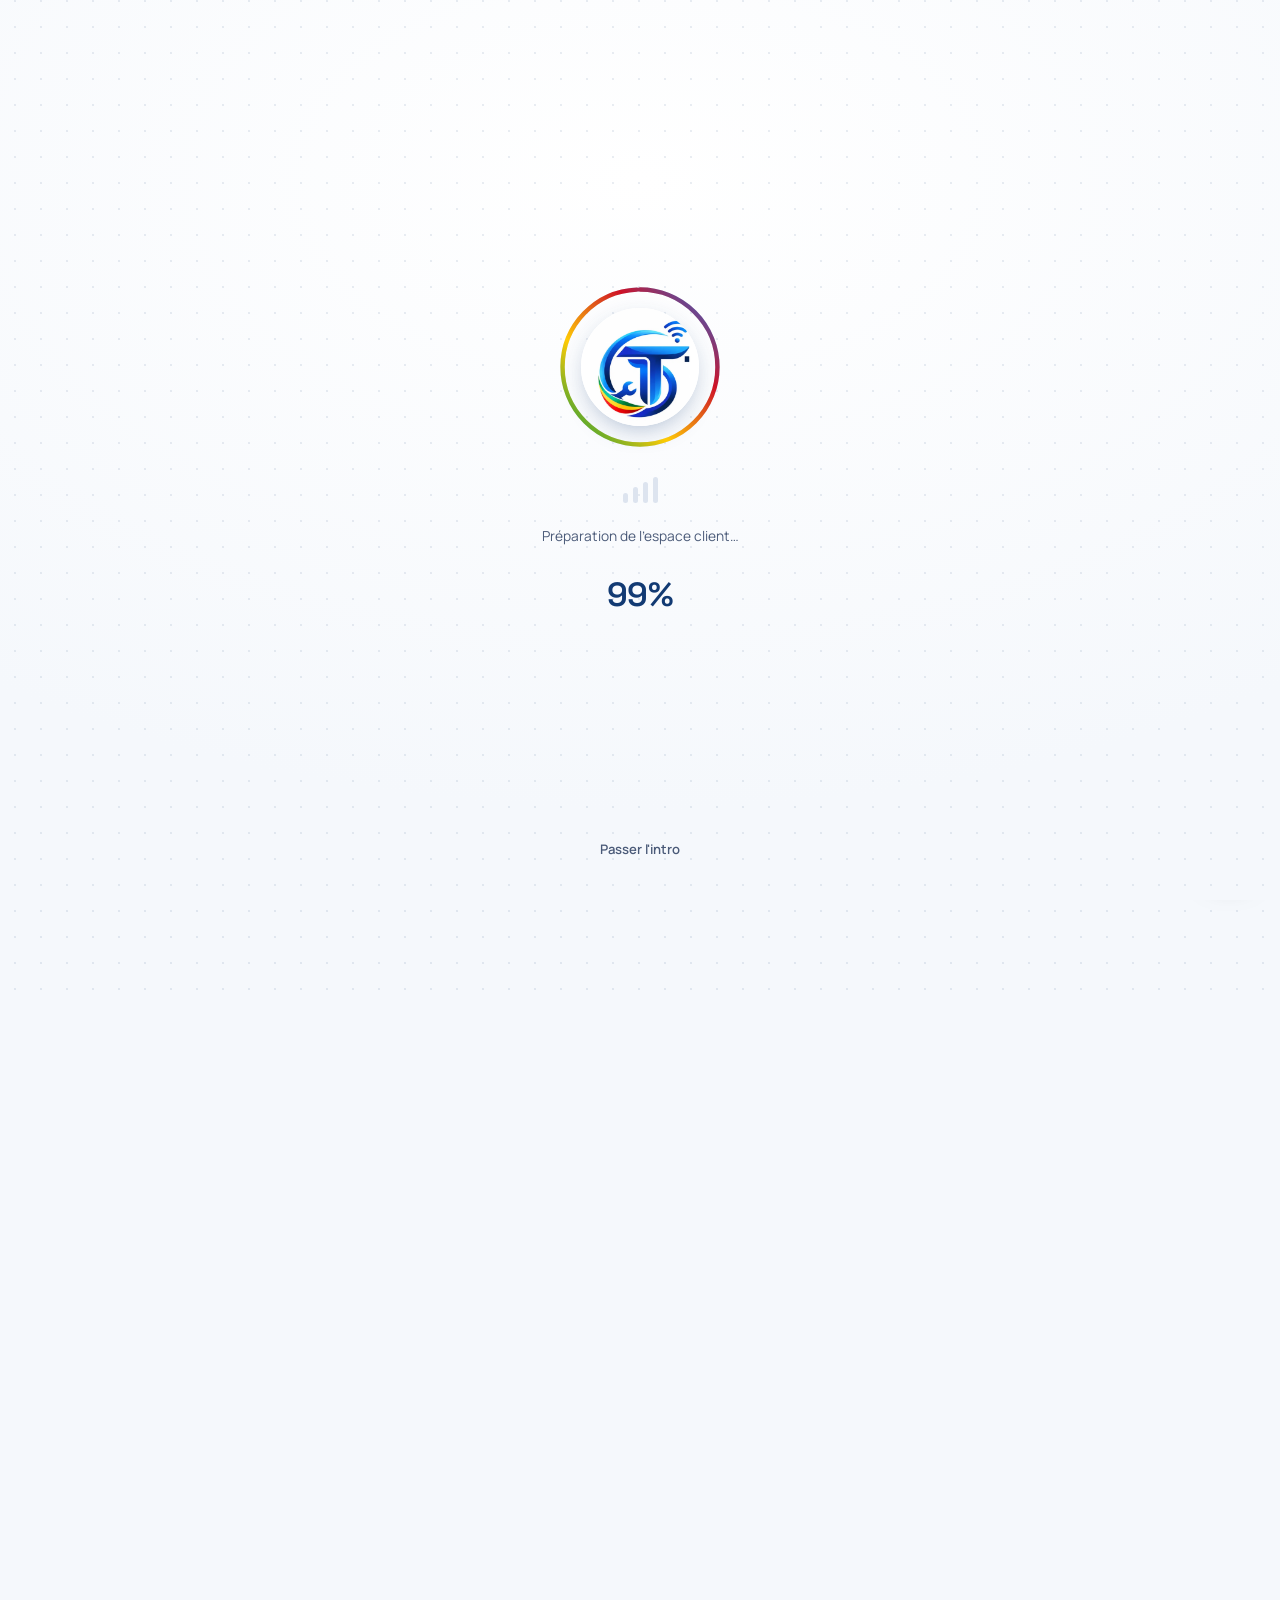
==== index.html @ fee118dd "chore: initialiser le site TekaTech Congo" ====
<!DOCTYPE html>
<html lang="fr">
<head>
<meta charset="UTF-8">
<script>
(function(){
  try{
    var seen = sessionStorage.getItem('tekatech_intro_seen') === '1';
    var reduced = window.matchMedia && window.matchMedia('(prefers-reduced-motion: reduce)').matches;
    document.documentElement.classList.add(seen || reduced ? 'no-intro' : 'is-loading');
  }catch(e){}
})();
</script>
<meta name="viewport" content="width=device-width, initial-scale=1.0">
<title>TekaTech Congo — Support IT, réseaux et vidéosurveillance à Brazzaville</title>
<meta name="description" content="TekaTech Congo intervient à Brazzaville pour les entreprises : support IT, réseaux et Wi-Fi, vidéosurveillance et solutions digitales. Diagnostic rapide, devis clair, équipe locale.">
<link rel="canonical" href="https://tekatechcongo.cg/">
<meta property="og:type" content="website">
<meta property="og:site_name" content="TekaTech Congo">
<meta property="og:title" content="TekaTech Congo — Support IT, réseaux et vidéosurveillance à Brazzaville">
<meta property="og:description" content="Réseau qui tombe, caméras hors service, poste bloqué ? TekaTech Congo diagnostique, répare et documente, à Brazzaville.">
<meta property="og:image" content="assets/logo.png">
<meta property="og:locale" content="fr_FR">
<meta name="twitter:card" content="summary_large_image">
<link rel="icon" type="image/png" sizes="32x32" href="assets/favicon-32.png">
<link rel="icon" type="image/png" sizes="192x192" href="assets/favicon-192.png">
<link rel="apple-touch-icon" href="assets/apple-touch-icon.png">
<link rel="preconnect" href="https://fonts.googleapis.com">
<link href="https://fonts.googleapis.com/css2?family=Manrope:wght@400;500;600;700;800&family=Space+Grotesk:wght@500;600;700&display=swap" rel="stylesheet">
<link rel="stylesheet" href="styles.css">
<link rel="manifest" href="manifest.json">
<meta name="theme-color" content="#123A73">
<script type="application/ld+json">
{
  "@context": "https://schema.org",
  "@type": "LocalBusiness",
  "name": "TekaTech Congo",
  "alternateName": "INFOTELCOM",
  "description": "Support IT, réseaux et Wi-Fi, vidéosurveillance et solutions digitales pour les entreprises à Brazzaville.",
  "url": "https://tekatechcongo.cg/",
  "image": "https://tekatechcongo.cg/assets/logo.png",
  "logo": "https://tekatechcongo.cg/assets/logo.png",
  "telephone": ["+242068498792", "+242068660821"],
  "email": "contact.infotelcom@gmail.com",
  "address": {
    "@type": "PostalAddress",
    "addressLocality": "Brazzaville",
    "addressCountry": "CG"
  },
  "areaServed": "Brazzaville",
  "sameAs": []
}
</script>
</head>
<body>

<div id="preloader" class="preloader" role="status" aria-live="polite" aria-label="Chargement du site TekaTech Congo">
  <div class="preloader-grid" aria-hidden="true"></div>
  <div class="preloader-inner">
    <div class="preloader-mark">
      <svg class="preloader-ring" viewBox="0 0 200 200" aria-hidden="true">
        <defs>
          <linearGradient id="preloaderGrad" x1="0%" y1="0%" x2="100%" y2="100%">
            <stop offset="0%" style="stop-color:var(--flag-green)"/>
            <stop offset="35%" style="stop-color:var(--flag-yellow)"/>
            <stop offset="68%" style="stop-color:var(--flag-red)"/>
            <stop offset="100%" style="stop-color:var(--brand-2)"/>
          </linearGradient>
        </defs>
        <circle class="preloader-ring-track" cx="100" cy="100" r="88"></circle>
        <circle id="preloader-ring-fill" class="preloader-ring-fill" cx="100" cy="100" r="88"></circle>
      </svg>
      <div class="preloader-logo-clip">
        <img src="assets/favicon-512.png" alt="" class="preloader-logo">
      </div>
    </div>
    <div class="preloader-bars" aria-hidden="true"><span></span><span></span><span></span><span></span></div>
    <p class="preloader-status" id="preloader-status">Connexion au réseau…</p>
    <div class="preloader-pct" id="preloader-pct" aria-hidden="true">0%</div>
  </div>
  <button type="button" class="preloader-skip" id="preloader-skip">Passer l'intro</button>
</div>

<div class="flagbar" aria-hidden="true"></div>

<header class="site-header">
  <div class="wrap header-inner">
    <a class="brand" href="#top">
      <img src="assets/logo.png" alt="TekaTech Congo" class="brand-logo">
    </a>
    <nav class="main-nav">
      <a href="#services">Services</a>
      <a href="calculateur-devis.html">Devis express</a>
      <a href="a-propos.html">À propos</a>
      <a href="actualites.html">Actualités</a>
      <a href="applications.html">Applications</a>
      <a href="faq.html">FAQ</a>
      <a href="#contact">Contact</a>
    </nav>
    <a class="btn btn-primary btn-small" href="#contact">Signaler un problème</a>
  </div>
</header>

<main id="top">

  <section class="hero">
    <canvas id="network-canvas" class="hero-canvas" aria-hidden="true"></canvas>
    <div class="wrap hero-inner">
      <div class="hero-copy reveal">
        <h1>Un problème technique&nbsp;? On est déjà en route.</h1>
        <p class="hero-sub">TekaTech Congo intervient à Brazzaville pour les entreprises et organisations : réseau qui tombe, caméras hors service, poste bloqué, projet numérique à lancer. On diagnostique, on répare, on documente — et on reste dans les parages.</p>
        <div class="hero-actions">
          <a href="#contact" class="btn btn-primary">Demander une intervention</a>
          <a href="#services" class="btn btn-ghost">Voir les services</a>
        </div>
        <p class="hero-note">Produit numérique d'<a href="https://infotelcom-congo-brazzaville.netlify.app/" target="_blank" rel="noopener" class="brand-link">INFOTELCOM</a>, basé à Brazzaville, en République du Congo.</p>
      </div>
      <div class="hero-panel tilt reveal" role="img" aria-label="Illustration des domaines d'intervention : réseau, vidéosurveillance, support informatique">
        <div class="panel-row">
          <span class="panel-dot"></span>
          <div>
            <strong>Wi-Fi instable depuis ce matin</strong>
            <span>Réseau &amp; connectivité</span>
          </div>
        </div>
        <div class="panel-row">
          <span class="panel-dot"></span>
          <div>
            <strong>Deux caméras ne remontent plus l'image</strong>
            <span>Vidéosurveillance</span>
          </div>
        </div>
        <div class="panel-row">
          <span class="panel-dot"></span>
          <div>
            <strong>Nouveaux postes à configurer pour l'équipe</strong>
            <span>Support IT</span>
          </div>
        </div>
        <div class="panel-row">
          <span class="panel-dot"></span>
          <div>
            <strong>Envie d'un outil interne pour suivre l'activité</strong>
            <span>Solutions digitales</span>
          </div>
        </div>
      </div>
    </div>
  </section>

  <section class="services" id="services">
    <div class="wrap">
      <h2 class="reveal">Quatre domaines, une seule équipe à contacter</h2>
      <p class="section-sub reveal">Que le souci soit urgent ou que le projet dorme depuis des mois, c'est la même porte d'entrée.</p>

      <div class="service-grid">
        <article class="service-card tilt reveal">
          <h3>Support IT</h3>
          <p>Postes, imprimantes, logiciels, sauvegardes : on intervient sur place ou à distance et on documente ce qui a été fait, pour que ça reste réparé.</p>
          <a class="service-link" href="support-it.html">En savoir plus</a>
        </article>
        <article class="service-card tilt reveal">
          <h3>Réseaux &amp; Wi-Fi</h3>
          <p>Installation, extension ou remise en état de votre réseau : câblage, bornes Wi-Fi, sécurisation des accès et suivi de la qualité de connexion.</p>
          <a class="service-link" href="reseaux-wifi.html">En savoir plus</a>
        </article>
        <article class="service-card tilt reveal">
          <h3>Vidéosurveillance</h3>
          <p>Caméras, enregistreurs, accès à distance aux images. On s'occupe de l'installation comme de la maintenance dans la durée.</p>
          <a class="service-link" href="videosurveillance.html">En savoir plus</a>
        </article>
        <article class="service-card tilt reveal">
          <h3>Solutions digitales</h3>
          <p>Sites web, outils internes, formation des équipes : on construit avec vous les usages numériques dont votre organisation a besoin.</p>
          <a class="service-link" href="solutions-digitales.html">En savoir plus</a>
        </article>
      </div>
    </div>
  </section>

  <section class="comment" id="comment">
    <div class="wrap">
      <h2 class="reveal">Comment se passe une intervention</h2>
      <ol class="steps">
        <li class="reveal">
          <span class="step-index">1</span>
          <div>
            <h3>Vous décrivez le problème</h3>
            <p>Par le formulaire, téléphone ou WhatsApp : le service concerné, l'urgence, et un moyen de vous joindre.</p>
          </div>
        </li>
        <li class="reveal">
          <span class="step-index">2</span>
          <div>
            <h3>On diagnostique</h3>
            <p>À distance quand c'est possible, sur place quand il le faut. Vous recevez un devis clair avant toute intervention facturée.</p>
          </div>
        </li>
        <li class="reveal">
          <span class="step-index">3</span>
          <div>
            <h3>On intervient</h3>
            <p>Réparation, installation ou configuration, réalisée par l'équipe TekaTech Congo, avec un compte-rendu à la clé.</p>
          </div>
        </li>
        <li class="reveal">
          <span class="step-index">4</span>
          <div>
            <h3>On reste disponible</h3>
            <p>Contrat récurrent ou simple suivi ponctuel : vous savez qui rappeler la prochaine fois.</p>
          </div>
        </li>
      </ol>
    </div>
  </section>

  <section class="gallery" id="galerie">
    <div class="wrap">
      <h2 class="reveal">Le terrain, pas des icônes</h2>
      <p class="section-sub reveal">Réseau, vidéosurveillance, salles serveurs, accompagnement : un aperçu du travail derrière chaque intervention.</p>

      <div class="gallery-grid">
        <figure class="gallery-item reveal gallery-span-2">
          <img src="assets/training.jpg" alt="Formateur accompagnant une stagiaire sur poste informatique" loading="lazy">
          <figcaption>Formation &amp; accompagnement sur poste</figcaption>
        </figure>
        <figure class="gallery-item reveal">
          <img src="https://commons.wikimedia.org/wiki/Special:FilePath/Servers_in_a_Rack.jpg" alt="Baie de serveurs et câblage réseau" loading="lazy">
          <figcaption>Baies réseau &amp; câblage structuré</figcaption>
        </figure>
        <figure class="gallery-item reveal">
          <img src="https://commons.wikimedia.org/wiki/Special:FilePath/Video_Surveillance_Installation.jpg" alt="Installation d'une caméra de vidéosurveillance" loading="lazy">
          <figcaption>Installation vidéosurveillance</figcaption>
        </figure>
        <figure class="gallery-item reveal">
          <img src="https://commons.wikimedia.org/wiki/Special:FilePath/Technician_with_laptop_working_on_server_rack_at_NERSC.jpg" alt="Technicien intervenant sur une baie serveur avec un ordinateur portable" loading="lazy">
          <figcaption>Diagnostic &amp; support sur site</figcaption>
        </figure>
        <figure class="gallery-item reveal gallery-span-2">
          <img src="https://commons.wikimedia.org/wiki/Special:FilePath/PDC_server_room.jpg" alt="Salle serveurs avec câblage fibre et réseau" loading="lazy">
          <figcaption>Infrastructure &amp; salle serveurs</figcaption>
        </figure>
      </div>
    </div>
  </section>

  <section class="carousel-section reveal" id="temoignages">
    <div class="wrap">
      <h2>Ce que ça change, concrètement</h2>
      <div class="carousel" id="carousel" role="region" aria-label="Bénéfices de TekaTech Congo" aria-roledescription="carrousel">
        <div class="carousel-track" id="carousel-track">
          <article class="carousel-slide">
            <span class="carousel-tag">Réseau &amp; Wi-Fi</span>
            <h3>Un bureau qui ne perd plus la connexion</h3>
            <p>Câblage repris, bornes Wi-Fi bien placées, accès sécurisés : fini les coupures qui bloquent toute une équipe en pleine journée.</p>
          </article>
          <article class="carousel-slide">
            <span class="carousel-tag">Vidéosurveillance</span>
            <h3>Des caméras qu'on peut vraiment consulter</h3>
            <p>Installation propre, enregistreur configuré, accès à distance testé — pas juste des caméras accrochées au mur.</p>
          </article>
          <article class="carousel-slide">
            <span class="carousel-tag">Support IT</span>
            <h3>Une équipe qui documente ce qu'elle fait</h3>
            <p>Chaque passage laisse une note claire : ce qui a été changé, pourquoi, et quoi surveiller ensuite.</p>
          </article>
          <article class="carousel-slide">
            <span class="carousel-tag">Solutions digitales</span>
            <h3>Des outils pensés pour l'équipe qui les utilise</h3>
            <p>Sites, outils internes, formation incluse : vos équipes gagnent en autonomie au lieu de dépendre d'un prestataire à chaque clic.</p>
          </article>
        </div>
        <button class="carousel-arrow carousel-prev" aria-label="Diapositive précédente" type="button">‹</button>
        <button class="carousel-arrow carousel-next" aria-label="Diapositive suivante" type="button">›</button>
        <div class="carousel-dots" id="carousel-dots"></div>
      </div>
    </div>
  </section>

  <section class="pourquoi" id="pourquoi">
    <div class="wrap pourquoi-inner">
      <h2 class="reveal">Pourquoi les entreprises congolaises nous appellent</h2>
      <div class="trait-grid">
        <div class="trait reveal"><h3>Proximité</h3><p>Une équipe basée à Brazzaville, qui connaît le terrain et les contraintes locales.</p></div>
        <div class="trait reveal"><h3>Réactivité</h3><p>Un problème signalé, une réponse rapide — pas un ticket qui attend.</p></div>
        <div class="trait reveal"><h3>Documentation</h3><p>Chaque intervention laisse une trace claire : ce qui a été fait, et pourquoi.</p></div>
        <div class="trait reveal"><h3>Sécurité</h3><p>Des accès, des réseaux et des caméras configurés pour durer, pas juste pour fonctionner aujourd'hui.</p></div>
        <div class="trait reveal"><h3>Innovation</h3><p>On propose des solutions digitales adaptées, pas des outils importés tels quels.</p></div>
        <div class="trait reveal"><h3>Accompagnement</h3><p>Formation des équipes incluse, pour gagner en autonomie au fil du temps.</p></div>
      </div>
    </div>
  </section>

  <section class="contact" id="contact">
    <div class="wrap contact-inner">
      <div class="contact-copy reveal">
        <h2>Un problème maintenant, ou un projet à venir&nbsp;?</h2>
        <p>Décrivez votre besoin : nous revenons vers vous avec un premier avis et, si nécessaire, un devis avant toute intervention facturée.</p>
        <div class="contact-details">
          <a href="tel:+242068498792"><span>Téléphone (Congo)</span><strong>(+242) 06 849 87 92</strong></a>
          <a href="tel:+242068660821"><span>Téléphone (Congo)</span><strong>(+242) 06 866 08 21</strong></a>
          <a href="https://wa.me/33652861159" target="_blank" rel="noopener">
            <span>WhatsApp</span><strong>+33 6 52 86 11 59</strong>
          </a>
          <a href="mailto:contact.infotelcom@gmail.com"><span>E-mail</span><strong>contact.infotelcom@gmail.com</strong></a>
          <div class="contact-static"><span>Zone d'intervention</span><strong>Brazzaville et environs</strong></div>
        </div>
      </div>

      <form class="contact-form reveal" id="contact-form">
        <input type="hidden" name="access_key" value="1574d137-6488-4e03-b780-bb582f50d283">
        <input type="hidden" name="subject" value="Nouvelle demande depuis le site TekaTech Congo">
        <input type="hidden" name="from_name" value="Site TekaTech Congo">
        <input type="checkbox" name="botcheck" class="hidden-field" style="display:none" tabindex="-1" autocomplete="off">
        <label>
          Nom de l'organisation
          <input type="text" name="organisation" required>
        </label>
        <label>
          Votre nom
          <input type="text" name="nom" required>
        </label>
        <label>
          Téléphone ou e-mail
          <input type="text" name="contact_info" required>
        </label>
        <label>
          Service concerné
          <select name="service">
            <option>Support IT</option>
            <option>Réseaux &amp; Wi-Fi</option>
            <option>Vidéosurveillance</option>
            <option>Solutions digitales</option>
            <option>Je ne sais pas encore</option>
          </select>
        </label>
        <label>
          Décrivez le problème ou le projet
          <textarea name="message" rows="4" required></textarea>
        </label>
        <button type="submit" class="btn btn-primary">
          <span class="btn-label">Envoyer la demande</span>
          <span class="btn-spinner" aria-hidden="true"></span>
        </button>
        <p class="form-status" id="form-status" role="status"></p>
      </form>
    </div>
  </section>

</main>

<footer class="site-footer">
  <div class="wrap footer-inner">
    <div class="reveal">
      <img src="assets/logo.png" alt="TekaTech Congo" class="footer-logo">
      <p>Produit numérique stratégique d'<a href="https://infotelcom-congo-brazzaville.netlify.app/" target="_blank" rel="noopener" class="brand-link">INFOTELCOM</a>.<br>Brazzaville, République du Congo.</p>
      <p class="footer-contact">
        (+242) 06 849 87 92 · (+242) 06 866 08 21<br>
        contact.infotelcom@gmail.com
      </p>
    </div>
    <div class="footer-cols">
      <div>
        <h4>Services</h4>
        <a href="support-it.html">Support IT</a>
        <a href="reseaux-wifi.html">Réseaux &amp; Wi-Fi</a>
        <a href="videosurveillance.html">Vidéosurveillance</a>
        <a href="solutions-digitales.html">Solutions digitales</a>
        <a href="calculateur-devis.html">Devis express</a>
      </div>
      <div>
        <h4>Entreprise</h4>
        <a href="a-propos.html">À propos</a>
        <a href="actualites.html">Actualités</a>
        <a href="faq.html">FAQ</a>
      </div>
      <div>
        <h4>Assistance</h4>
        <a href="#galerie">Galerie</a>
        <a href="#comment">Comment ça marche</a>
        <a href="#pourquoi">Pourquoi nous</a>
        <a href="espace-client.html">Espace client</a>
        <a href="#contact">Contact</a>
      </div>
    </div>
  </div>
  <div class="wrap footer-bottom">
    <span>© 2026 <a href="https://infotelcom-congo-brazzaville.netlify.app/" target="_blank" rel="noopener" class="brand-link">INFOTELCOM</a> — TekaTech Congo. Tous droits réservés.</span>
    <span class="footer-legal-links"><a href="mentions-legales.html">Mentions légales</a> · <a href="confidentialite.html">Confidentialité</a></span>
  </div>
</footer>

<a href="https://wa.me/33652861159" target="_blank" rel="noopener" class="whatsapp-fab" aria-label="Nous écrire sur WhatsApp">
  <span class="whatsapp-fab-ring"></span>
  <svg viewBox="0 0 32 32" width="26" height="26" fill="currentColor" aria-hidden="true">
    <path d="M16 3C9 3 3.3 8.7 3.3 15.7c0 2.5.7 4.8 1.9 6.8L3 29l6.7-2.1c1.9 1 4.1 1.6 6.3 1.6 7 0 12.7-5.7 12.7-12.7C28.7 8.7 23 3 16 3zm0 23.1c-2 0-3.9-.5-5.6-1.5l-.4-.2-4 1.2 1.2-3.9-.3-.4a10.3 10.3 0 0 1-1.6-5.6C5.3 9.9 10.1 5.1 16 5.1S26.7 9.9 26.7 15.8 21.9 26.1 16 26.1zm5.8-7.7c-.3-.2-1.9-.9-2.1-1-.3-.1-.5-.2-.7.2-.2.3-.8 1-1 1.2-.2.2-.4.2-.7.1-.3-.2-1.3-.5-2.5-1.5-.9-.8-1.5-1.8-1.7-2.1-.2-.3 0-.5.1-.7.1-.1.3-.4.5-.5.2-.2.2-.3.3-.5.1-.2 0-.4 0-.6 0-.2-.7-1.8-1-2.4-.3-.6-.5-.5-.7-.6h-.6c-.2 0-.5.1-.8.4-.3.3-1 1-1 2.5s1.1 2.9 1.2 3.1c.1.2 2.2 3.4 5.4 4.7.8.3 1.4.5 1.8.7.8.2 1.5.2 2 .1.6-.1 1.9-.8 2.2-1.5.3-.7.3-1.3.2-1.5-.1-.2-.3-.3-.6-.4z"/>
  </svg>
</a>

<script src="script.js"></script>
</body>
</html>
---- styles.css ----
:root {
  --ink: #0B1B33;
  --ink-soft: #4A5A78;
  --brand: #123A73;
  --brand-2: #1E6FE0;
  --accent: #3FA9F5;
  --bg: #F5F8FC;
  --surface: #FFFFFF;
  --line: #DDE4EF;
  --flag-green: #009543;
  --flag-yellow: #FFCB05;
  --flag-red: #CE1126;
  --radius: 14px;
  --serif: 'Space Grotesk', sans-serif;
  --sans: 'Manrope', sans-serif;
}

* { box-sizing: border-box; }

html { scroll-behavior: smooth; }

@media (prefers-reduced-motion: reduce) {
  html { scroll-behavior: auto; }
  * { animation-duration: 0.001ms !important; transition-duration: 0.001ms !important; }
}

body {
  margin: 0;
  font-family: var(--sans);
  color: var(--ink);
  background: var(--bg);
  line-height: 1.55;
}

h1, h2, h3 {
  font-family: var(--serif);
  color: var(--ink);
  margin: 0 0 0.5em;
  line-height: 1.15;
}

p { margin: 0 0 1em; color: var(--ink-soft); max-width: 62ch; }

a { color: inherit; }

.wrap {
  max-width: 1160px;
  margin: 0 auto;
  padding: 0 24px;
}

.flagbar {
  height: 5px;
  width: 100%;
  background: linear-gradient(90deg, var(--flag-green) 0 33.3%, var(--flag-yellow) 33.3% 66.6%, var(--flag-red) 66.6% 100%);
  background-size: 200% 100%;
  animation: flagshine 7s linear infinite;
}

@keyframes flagshine {
  0% { background-position: 0% 0; }
  100% { background-position: -200% 0; }
}

/* Header */
.site-header {
  background: var(--surface);
  border-bottom: 1px solid var(--line);
  position: sticky;
  top: 0;
  z-index: 20;
}

.header-inner {
  display: flex;
  align-items: center;
  gap: 32px;
  padding-top: 14px;
  padding-bottom: 14px;
}

.brand-logo { height: 40px; display: block; }

.main-nav {
  display: flex;
  gap: 22px;
  margin-left: auto;
  font-weight: 600;
  font-size: 0.92rem;
}

.main-nav a {
  text-decoration: none;
  color: var(--brand);
  position: relative;
  padding-bottom: 4px;
}

.main-nav a::after {
  content: '';
  position: absolute;
  left: 0;
  right: 100%;
  bottom: 0;
  height: 2px;
  background: var(--brand-2);
  transition: right 0.25s ease;
}

.main-nav a:hover::after,
.main-nav a.is-active::after { right: 0; }

.main-nav a:hover { color: var(--brand-2); }
.main-nav a.is-active { color: var(--brand-2); }

.btn {
  display: inline-flex;
  align-items: center;
  justify-content: center;
  gap: 10px;
  padding: 13px 26px;
  border-radius: 999px;
  font-weight: 700;
  font-size: 0.95rem;
  text-decoration: none;
  border: 2px solid transparent;
  cursor: pointer;
  position: relative;
  overflow: hidden;
  transition: transform 0.15s ease, background 0.15s ease, border-color 0.15s ease, box-shadow 0.2s ease;
}

.btn:hover { transform: translateY(-2px); }
.btn:active { transform: translateY(0); }

.btn:focus-visible {
  outline: 3px solid var(--accent);
  outline-offset: 2px;
}

.btn-primary {
  background: var(--brand);
  color: #fff;
  box-shadow: 0 10px 24px -12px rgba(18, 58, 115, 0.7);
}
.btn-primary:hover { background: var(--brand-2); box-shadow: 0 14px 30px -12px rgba(30, 111, 224, 0.65); }

.btn-ghost {
  background: transparent;
  border-color: var(--brand);
  color: var(--brand);
}
.btn-ghost:hover { border-color: var(--brand-2); color: var(--brand-2); }

.btn-small { padding: 10px 20px; font-size: 0.85rem; }

.btn-spinner {
  width: 15px;
  height: 15px;
  border-radius: 50%;
  border: 2px solid rgba(255,255,255,0.4);
  border-top-color: #fff;
  display: none;
  animation: spin 0.7s linear infinite;
}

.btn.is-loading .btn-spinner { display: inline-block; }
.btn.is-loading .btn-label { opacity: 0.7; }

@keyframes spin { to { transform: rotate(360deg); } }

/* Hero */
.hero { padding: 72px 0 88px; position: relative; overflow: hidden; }

.hero-canvas {
  position: absolute;
  inset: 0;
  width: 100%;
  height: 100%;
  z-index: 0;
  opacity: 0.55;
}

.hero-inner { position: relative; z-index: 1; }

.hero-inner {
  display: grid;
  grid-template-columns: 1.1fr 0.9fr;
  gap: 56px;
  align-items: center;
}

.hero h1 {
  font-size: clamp(2.1rem, 4vw, 3.1rem);
  max-width: 16ch;
}

.hero-sub { font-size: 1.08rem; max-width: 52ch; }

.hero-actions { display: flex; gap: 14px; flex-wrap: wrap; margin: 28px 0 18px; }

.hero-note { font-size: 0.85rem; color: var(--ink-soft); max-width: 46ch; }

.hero-panel {
  background: var(--surface);
  border: 1px solid var(--line);
  border-radius: var(--radius);
  padding: 22px;
  display: flex;
  flex-direction: column;
  gap: 14px;
  box-shadow: 0 20px 44px -28px rgba(18, 58, 115, 0.45);
  transition: transform 0.2s ease, box-shadow 0.2s ease;
  transform-style: preserve-3d;
  will-change: transform;
}

.hero-panel.tilt:hover {
  box-shadow: 0 28px 56px -24px rgba(18, 58, 115, 0.5);
}

.panel-row {
  display: flex;
  gap: 14px;
  align-items: flex-start;
  padding: 12px 10px;
  border-radius: 10px;
}

.panel-row + .panel-row { border-top: 1px solid var(--line); }

.panel-dot {
  width: 10px;
  height: 10px;
  border-radius: 50%;
  background: var(--accent);
  margin-top: 7px;
  flex-shrink: 0;
}

.panel-row strong {
  display: block;
  font-size: 0.95rem;
  color: var(--ink);
}

.panel-row span {
  font-size: 0.82rem;
  color: var(--brand-2);
  font-weight: 600;
}

/* Services */
.services { padding: 72px 0; }

.section-sub { font-size: 1.02rem; }

.service-grid {
  display: grid;
  grid-template-columns: repeat(4, 1fr);
  gap: 18px;
  margin-top: 36px;
}

.service-card {
  background: var(--surface);
  border: 1px solid var(--line);
  border-radius: var(--radius);
  padding: 26px 22px;
  position: relative;
  overflow: hidden;
  display: flex;
  flex-direction: column;
  align-items: flex-start;
  transition: transform 0.2s ease, box-shadow 0.2s ease;
  will-change: transform;
}

.service-card::before {
  content: '';
  position: absolute;
  top: 0;
  left: 0;
  height: 4px;
  width: 0%;
  background: linear-gradient(90deg, var(--flag-green), var(--flag-yellow), var(--flag-red));
  transition: width 0.35s ease;
}

.service-card:hover {
  transform: translateY(-6px);
  box-shadow: 0 24px 44px -26px rgba(18, 58, 115, 0.4);
}

.service-card:hover::before { width: 100%; }

.service-card h3 { font-size: 1.15rem; margin-bottom: 0.4em; }
.service-card p { font-size: 0.94rem; margin: 0 0 14px; }

.service-link {
  font-size: 0.88rem;
  font-weight: 700;
  color: var(--brand-2);
  text-decoration: none;
  position: relative;
  padding-bottom: 2px;
  margin-top: auto;
}

.service-link::after {
  content: '';
  position: absolute;
  left: 0;
  right: 100%;
  bottom: 0;
  height: 2px;
  background: var(--brand-2);
  transition: right 0.25s ease;
}

.service-link:hover::after { right: 0; }

/* Comment ça marche */
.comment { padding: 72px 0; background: var(--surface); border-top: 1px solid var(--line); border-bottom: 1px solid var(--line); }

.steps {
  list-style: none;
  margin: 36px 0 0;
  padding: 0;
  display: grid;
  grid-template-columns: repeat(4, 1fr);
  gap: 24px;
}

.steps li { display: flex; flex-direction: column; gap: 12px; }

.step-index {
  font-family: var(--serif);
  font-size: 1.6rem;
  font-weight: 600;
  color: var(--brand-2);
}

.steps h3 { font-size: 1.02rem; }
.steps p { font-size: 0.92rem; margin: 0; }

/* Pourquoi */
.pourquoi { padding: 72px 0; }

.trait-grid {
  display: grid;
  grid-template-columns: repeat(3, 1fr);
  gap: 28px 32px;
  margin-top: 36px;
}

.trait h3 {
  font-size: 1.05rem;
  border-left: 3px solid var(--flag-green);
  padding-left: 12px;
}

.trait:nth-child(2n) h3 { border-left-color: var(--flag-yellow); }
.trait:nth-child(3n) h3 { border-left-color: var(--flag-red); }

.trait p { font-size: 0.93rem; margin: 0; }

/* Contact */
.contact { padding: 72px 0 96px; background: var(--surface); border-top: 1px solid var(--line); }

.contact-inner {
  display: grid;
  grid-template-columns: 0.95fr 1.05fr;
  gap: 48px;
}

.contact-details { display: flex; flex-direction: column; gap: 14px; margin-top: 24px; }

.contact-details a,
.contact-details .contact-static {
  display: flex;
  flex-direction: column;
  gap: 2px;
  padding: 12px 14px;
  border-bottom: 1px solid var(--line);
  text-decoration: none;
  border-radius: 8px;
  transition: background 0.15s ease, transform 0.15s ease;
}

.contact-details a:hover {
  background: var(--bg);
  transform: translateX(4px);
}

.contact-details span { font-size: 0.82rem; color: var(--ink-soft); font-weight: 600; }
.contact-details strong { font-size: 1rem; color: var(--ink); }

.contact-form {
  background: var(--bg);
  border: 1px solid var(--line);
  border-radius: var(--radius);
  padding: 28px;
  display: flex;
  flex-direction: column;
  gap: 16px;
}

.contact-form label {
  display: flex;
  flex-direction: column;
  gap: 6px;
  font-size: 0.88rem;
  font-weight: 600;
  color: var(--ink);
}

.contact-form input,
.contact-form select,
.contact-form textarea {
  font-family: var(--sans);
  font-size: 0.95rem;
  padding: 11px 12px;
  border-radius: 8px;
  border: 1px solid var(--line);
  background: var(--surface);
  color: var(--ink);
  resize: vertical;
}

.contact-form input:focus,
.contact-form select:focus,
.contact-form textarea:focus {
  outline: 2px solid var(--accent);
  outline-offset: 1px;
  border-color: var(--accent);
}

.form-status {
  font-size: 0.9rem;
  font-weight: 600;
  color: var(--flag-green);
  min-height: 1.2em;
  margin: 0;
}

.form-status.is-error { color: var(--flag-red); }

/* Footer */
.site-footer {
  background: var(--ink);
  color: #C9D4E6;
  padding: 56px 0 0;
}

.footer-inner {
  display: grid;
  grid-template-columns: 0.9fr 1.5fr;
  gap: 40px;
  padding-bottom: 40px;
}

.footer-logo {
  height: 34px;
  margin-bottom: 14px;
  background: #fff;
  padding: 6px 10px;
  border-radius: 8px;
  display: inline-block;
}

.footer-inner p { color: #A9B7CE; font-size: 0.9rem; }
.footer-contact { margin-top: 10px; line-height: 1.7; }

.footer-cols { display: flex; gap: 36px; flex-wrap: wrap; }

.footer-cols h4 { font-family: var(--sans); font-size: 0.85rem; color: #fff; margin-bottom: 12px; }

.footer-cols a {
  display: block;
  text-decoration: none;
  color: #A9B7CE;
  font-size: 0.9rem;
  margin-bottom: 10px;
}
.footer-cols a:hover { color: #fff; }

.footer-bottom {
  border-top: 1px solid rgba(255,255,255,0.12);
  padding: 18px 24px;
  font-size: 0.8rem;
  color: #8496B3;
  display: flex;
  align-items: center;
  justify-content: space-between;
  gap: 12px;
  flex-wrap: wrap;
}

.footer-legal-links a {
  color: #8496B3;
  text-decoration: none;
  margin: 0 2px;
}
.footer-legal-links a:hover { color: #fff; }

/* WhatsApp floating button */
.whatsapp-fab {
  position: fixed;
  right: 22px;
  bottom: 22px;
  width: 58px;
  height: 58px;
  border-radius: 50%;
  background: #25D366;
  color: #fff;
  display: flex;
  align-items: center;
  justify-content: center;
  box-shadow: 0 14px 28px -12px rgba(0,0,0,0.5);
  z-index: 40;
  transition: transform 0.15s ease;
}

.whatsapp-fab:hover { transform: scale(1.08); }

.whatsapp-fab-ring {
  position: absolute;
  inset: 0;
  border-radius: 50%;
  border: 2px solid #25D366;
  animation: pulse-ring 2.2s ease-out infinite;
}

@keyframes pulse-ring {
  0% { transform: scale(1); opacity: 0.6; }
  100% { transform: scale(1.6); opacity: 0; }
}

/* Scroll reveal */
.reveal {
  opacity: 1;
  transform: none;
}

body.reveal-armed .reveal {
  opacity: 0;
  transform: translateY(22px);
  transition: opacity 0.6s ease, transform 0.6s ease;
}

body.reveal-armed .reveal.is-visible {
  opacity: 1;
  transform: none;
}

.service-grid .reveal:nth-child(1) { transition-delay: 0.02s; }
.service-grid .reveal:nth-child(2) { transition-delay: 0.09s; }
.service-grid .reveal:nth-child(3) { transition-delay: 0.16s; }
.service-grid .reveal:nth-child(4) { transition-delay: 0.23s; }

.steps .reveal:nth-child(1) { transition-delay: 0.02s; }
.steps .reveal:nth-child(2) { transition-delay: 0.09s; }
.steps .reveal:nth-child(3) { transition-delay: 0.16s; }
.steps .reveal:nth-child(4) { transition-delay: 0.23s; }

.trait-grid .reveal:nth-child(1) { transition-delay: 0.02s; }
.trait-grid .reveal:nth-child(2) { transition-delay: 0.07s; }
.trait-grid .reveal:nth-child(3) { transition-delay: 0.12s; }
.trait-grid .reveal:nth-child(4) { transition-delay: 0.17s; }
.trait-grid .reveal:nth-child(5) { transition-delay: 0.22s; }
.trait-grid .reveal:nth-child(6) { transition-delay: 0.27s; }

/* Gallery */
.gallery { padding: 72px 0; background: var(--surface); border-top: 1px solid var(--line); border-bottom: 1px solid var(--line); }

.gallery-grid {
  display: grid;
  grid-template-columns: repeat(4, 1fr);
  grid-auto-rows: 200px;
  gap: 14px;
  margin-top: 36px;
}

.gallery-span-2 { grid-column: span 2; }

.gallery-item {
  position: relative;
  overflow: hidden;
  border-radius: var(--radius);
  margin: 0;
  background: var(--bg);
}

.gallery-item img {
  width: 100%;
  height: 100%;
  object-fit: cover;
  display: block;
  transition: transform 0.5s ease;
}

.gallery-item:hover img { transform: scale(1.08); }

.gallery-item figcaption {
  position: absolute;
  left: 0;
  right: 0;
  bottom: 0;
  padding: 14px 16px;
  font-size: 0.85rem;
  font-weight: 600;
  color: #fff;
  background: linear-gradient(0deg, rgba(11,27,51,0.85), rgba(11,27,51,0));
  transform: translateY(8px);
  opacity: 0;
  transition: transform 0.25s ease, opacity 0.25s ease;
}

.gallery-item:hover figcaption,
.gallery-item:focus-within figcaption {
  transform: translateY(0);
  opacity: 1;
}

/* Carousel */
.carousel-section { padding: 72px 0; }

.carousel {
  position: relative;
  overflow: hidden;
  border-radius: var(--radius);
  background: var(--surface);
  border: 1px solid var(--line);
  margin-top: 32px;
}

.carousel-track {
  display: flex;
  transition: transform 0.5s ease;
}

.carousel-slide {
  flex: 0 0 100%;
  box-sizing: border-box;
  padding: 48px 84px;
}

.carousel-tag {
  display: inline-block;
  font-size: 0.8rem;
  font-weight: 700;
  color: var(--brand-2);
  border-left: 3px solid var(--flag-yellow);
  padding-left: 10px;
  margin-bottom: 14px;
}

.carousel-slide h3 { font-size: 1.4rem; max-width: 26ch; }
.carousel-slide p { font-size: 1rem; max-width: 56ch; }

.carousel-arrow {
  position: absolute;
  top: 50%;
  transform: translateY(-50%);
  width: 40px;
  height: 40px;
  border-radius: 50%;
  border: 1px solid var(--line);
  background: var(--surface);
  color: var(--brand);
  font-size: 1.4rem;
  line-height: 1;
  cursor: pointer;
  display: flex;
  align-items: center;
  justify-content: center;
  transition: background 0.15s ease, color 0.15s ease;
}

.carousel-arrow:hover { background: var(--brand); color: #fff; }
.carousel-prev { left: 16px; }
.carousel-next { right: 16px; }

.carousel-dots {
  display: flex;
  justify-content: center;
  gap: 8px;
  padding-bottom: 22px;
}

.carousel-dots button {
  width: 8px;
  height: 8px;
  border-radius: 50%;
  border: none;
  background: var(--line);
  cursor: pointer;
  padding: 0;
  transition: background 0.2s ease, width 0.2s ease;
}

.carousel-dots button.is-active {
  background: var(--brand-2);
  width: 22px;
  border-radius: 999px;
}
@media (max-width: 900px) {
  .main-nav { display: none; }
  .hero-inner { grid-template-columns: 1fr; }
  .service-grid { grid-template-columns: repeat(2, 1fr); }
  .steps { grid-template-columns: repeat(2, 1fr); }
  .trait-grid { grid-template-columns: repeat(2, 1fr); }
  .contact-inner { grid-template-columns: 1fr; }
  .footer-inner { grid-template-columns: 1fr; }
  .gallery-grid { grid-template-columns: repeat(2, 1fr); grid-auto-rows: 170px; }
  .gallery-span-2 { grid-column: span 2; }
  .carousel-slide { padding: 40px 56px; }
}

@media (max-width: 560px) {
  .service-grid, .steps, .trait-grid { grid-template-columns: 1fr; }
  .hero-actions { flex-direction: column; align-items: stretch; }
  .gallery-grid { grid-template-columns: 1fr; grid-auto-rows: 200px; }
  .gallery-span-2 { grid-column: span 1; }
  .carousel-slide { padding: 32px 44px; }
  .carousel-arrow { width: 34px; height: 34px; font-size: 1.2rem; }
}

/* Service detail pages */
.service-hero { padding: 64px 0 72px; }

.service-hero-inner {
  display: grid;
  grid-template-columns: 1.05fr 0.95fr;
  gap: 48px;
  align-items: center;
}

.service-hero h1 {
  font-size: clamp(1.9rem, 3.4vw, 2.6rem);
  max-width: 18ch;
  margin-top: 0.3em;
}

.service-hero-figure {
  margin: 0;
  border-radius: var(--radius);
  overflow: hidden;
  position: relative;
  box-shadow: 0 20px 44px -28px rgba(18, 58, 115, 0.45);
}

.service-hero-figure img {
  width: 100%;
  height: 320px;
  object-fit: cover;
  display: block;
}

.service-hero-figure figcaption {
  position: absolute;
  left: 0;
  right: 0;
  bottom: 0;
  padding: 12px 16px;
  font-size: 0.82rem;
  font-weight: 600;
  color: #fff;
  background: linear-gradient(0deg, rgba(11,27,51,0.8), rgba(11,27,51,0));
}

.service-includes {
  padding: 56px 0;
  background: var(--surface);
  border-top: 1px solid var(--line);
  border-bottom: 1px solid var(--line);
}

.check-list {
  list-style: none;
  margin: 28px 0 0;
  padding: 0;
  display: grid;
  grid-template-columns: repeat(2, 1fr);
  gap: 14px 28px;
  max-width: 900px;
}

.check-list li {
  display: flex;
  align-items: flex-start;
  gap: 12px;
  font-size: 0.98rem;
  color: var(--ink);
}

.check-dot {
  flex-shrink: 0;
  width: 20px;
  height: 20px;
  border-radius: 50%;
  margin-top: 2px;
  background: var(--brand-2);
  position: relative;
}

.check-dot::after {
  content: '';
  position: absolute;
  left: 6px;
  top: 3px;
  width: 5px;
  height: 9px;
  border-right: 2px solid #fff;
  border-bottom: 2px solid #fff;
  transform: rotate(45deg);
}

.service-cases { padding: 56px 0; }

.case-grid {
  display: grid;
  grid-template-columns: repeat(3, 1fr);
  gap: 18px;
  margin-top: 32px;
}

.case-card {
  background: var(--surface);
  border: 1px solid var(--line);
  border-radius: var(--radius);
  padding: 22px 20px;
}

.case-card h3 { font-size: 1.02rem; margin-bottom: 0.4em; }
.case-card p { font-size: 0.9rem; margin: 0; }

.service-cta {
  padding: 56px 0 72px;
  background: var(--surface);
  border-top: 1px solid var(--line);
}

.service-cta-inner {
  display: flex;
  align-items: center;
  justify-content: space-between;
  gap: 32px;
  flex-wrap: wrap;
}

.service-cta h2 { margin-bottom: 0.3em; }
.service-cta p { margin: 0; max-width: 52ch; }

@media (max-width: 900px) {
  .service-hero-inner { grid-template-columns: 1fr; }
  .check-list { grid-template-columns: 1fr; }
  .case-grid { grid-template-columns: 1fr; }
}

/* Espace client — dashboard preview mock */
.dashboard-preview {
  position: relative;
  border-radius: var(--radius);
  overflow: hidden;
  box-shadow: 0 20px 44px -28px rgba(18, 58, 115, 0.45);
  border: 1px solid var(--line);
}

.dashboard-mock {
  filter: blur(2px) saturate(0.85);
  opacity: 0.75;
  background: var(--surface);
  padding: 22px;
  display: flex;
  flex-direction: column;
  gap: 14px;
  pointer-events: none;
  user-select: none;
}

.dashboard-mock-row { display: flex; gap: 14px; }

.dashboard-mock-card {
  flex: 1;
  background: var(--bg);
  border: 1px solid var(--line);
  border-radius: 10px;
  padding: 16px;
  display: flex;
  flex-direction: column;
  gap: 6px;
}

.dashboard-mock-card.wide { flex: 1 1 100%; }

.dashboard-mock-label { font-size: 0.72rem; font-weight: 700; color: var(--ink-soft); text-transform: uppercase; letter-spacing: 0.04em; }
.dashboard-mock-card strong { font-size: 1rem; color: var(--ink); }
.dashboard-mock-status { font-size: 0.82rem; color: var(--brand-2); font-weight: 600; }

.dashboard-mock-line {
  height: 10px;
  border-radius: 6px;
  background: var(--line);
  margin-top: 6px;
}
.dashboard-mock-line.short { width: 60%; }

.dashboard-lockbadge {
  position: absolute;
  top: 16px;
  right: 16px;
  z-index: 2;
  background: var(--ink);
  color: #fff;
  font-size: 0.78rem;
  font-weight: 700;
  padding: 8px 14px;
  border-radius: 999px;
  box-shadow: 0 10px 20px -10px rgba(0,0,0,0.4);
}

.main-nav a.is-active::after { right: 0; }

/* Scroll progress bar */
.scroll-progress {
  position: fixed;
  top: 0;
  left: 0;
  height: 3px;
  width: 0%;
  background: linear-gradient(90deg, var(--flag-green), var(--flag-yellow), var(--flag-red), var(--brand-2));
  z-index: 100;
  transition: width 0.1s linear;
}

/* Magnetic buttons */
.btn-primary { transition: transform 0.12s ease, background 0.15s ease, box-shadow 0.2s ease; }

/* Confetti */
.confetti-piece {
  position: fixed;
  width: 7px;
  height: 10px;
  border-radius: 2px;
  pointer-events: none;
  z-index: 200;
  animation: confetti-fly 0.9s ease-out forwards;
}

@keyframes confetti-fly {
  0% { transform: translate(0, 0) rotate(0deg); opacity: 1; }
  100% { transform: translate(var(--dx), var(--dy)) rotate(var(--rot)); opacity: 0; }
}

/* FAQ accordion */
.faq-list { margin-top: 32px; display: flex; flex-direction: column; gap: 12px; }

.faq-item {
  background: var(--surface);
  border: 1px solid var(--line);
  border-radius: var(--radius);
  overflow: hidden;
}

.faq-question {
  width: 100%;
  text-align: left;
  background: none;
  border: none;
  cursor: pointer;
  padding: 18px 22px;
  display: flex;
  align-items: center;
  justify-content: space-between;
  gap: 16px;
  font-family: var(--sans);
  font-size: 1rem;
  font-weight: 700;
  color: var(--ink);
}

.faq-chevron {
  flex-shrink: 0;
  width: 22px;
  height: 22px;
  border-radius: 50%;
  background: var(--bg);
  display: flex;
  align-items: center;
  justify-content: center;
  transition: transform 0.3s ease;
  font-size: 0.85rem;
  color: var(--brand-2);
}

.faq-item.is-open .faq-chevron { transform: rotate(135deg); }

.faq-answer {
  max-height: 0;
  overflow: hidden;
  transition: max-height 0.35s ease;
}

.faq-answer p {
  margin: 0;
  padding: 0 22px 20px;
  font-size: 0.95rem;
  max-width: 68ch;
}

/* Word rotator */
.word-rotate {
  color: var(--brand-2);
  transition: opacity 0.22s ease;
  display: inline-block;
}

/* Blog listing */
.blog-grid {
  display: grid;
  grid-template-columns: repeat(3, 1fr);
  gap: 24px;
  margin-top: 8px;
}

.blog-card {
  background: var(--surface);
  border: 1px solid var(--line);
  border-radius: var(--radius);
  overflow: hidden;
  display: flex;
  flex-direction: column;
  transition: transform 0.2s ease, box-shadow 0.2s ease;
}

.blog-card:hover {
  transform: translateY(-6px);
  box-shadow: 0 24px 44px -26px rgba(18, 58, 115, 0.4);
}

.blog-card-media {
  display: block;
  height: 170px;
  overflow: hidden;
}

.blog-card-media img {
  width: 100%;
  height: 100%;
  object-fit: cover;
  transition: transform 0.4s ease;
}

.blog-card:hover .blog-card-media img { transform: scale(1.06); }

.blog-card-body { padding: 20px; display: flex; flex-direction: column; gap: 8px; flex: 1; }

.blog-card-body h3 { font-size: 1.05rem; margin: 4px 0 2px; }
.blog-card-body h3 a { text-decoration: none; color: var(--ink); }
.blog-card-body h3 a:hover { color: var(--brand-2); }
.blog-card-body p { font-size: 0.9rem; margin: 0; flex: 1; }

.blog-card-meta {
  display: flex;
  align-items: center;
  justify-content: space-between;
  margin-top: 10px;
  font-size: 0.8rem;
  color: var(--ink-soft);
}

/* Article body */
.article-body { max-width: 70ch; }
.article-body p { font-size: 1.02rem; color: var(--ink); margin-bottom: 1.1em; }

@media (max-width: 900px) {
  .blog-grid { grid-template-columns: repeat(2, 1fr); }
}

@media (max-width: 560px) {
  .blog-grid { grid-template-columns: 1fr; }
}

/* Devis express wizard */
.devis-wizard {
  max-width: 720px;
  margin: 8px auto 0;
  background: var(--surface);
  border: 1px solid var(--line);
  border-radius: var(--radius);
  padding: 36px 40px 40px;
}

.devis-progress {
  display: flex;
  justify-content: center;
  gap: 10px;
  margin-bottom: 28px;
}

.devis-progress-dot {
  width: 10px;
  height: 10px;
  border-radius: 50%;
  background: var(--line);
  transition: background 0.2s ease, transform 0.2s ease;
}

.devis-progress-dot.is-active { background: var(--brand-2); transform: scale(1.2); }
.devis-progress-dot.is-done { background: var(--flag-green); }

.devis-step {
  display: none;
}

.devis-step.is-active {
  display: block;
  animation: devis-fade-in 0.35s ease;
}

@keyframes devis-fade-in {
  from { opacity: 0; transform: translateY(10px); }
  to { opacity: 1; transform: translateY(0); }
}

.devis-step h2 { text-align: center; font-size: 1.3rem; margin-bottom: 24px; }

.devis-options {
  display: grid;
  grid-template-columns: repeat(2, 1fr);
  gap: 14px;
}

.devis-option {
  font-family: var(--sans);
  font-size: 0.98rem;
  font-weight: 700;
  color: var(--ink);
  background: var(--bg);
  border: 2px solid var(--line);
  border-radius: 12px;
  padding: 18px 16px;
  cursor: pointer;
  text-align: left;
  transition: border-color 0.15s ease, transform 0.15s ease, background 0.15s ease;
}

.devis-option:hover {
  border-color: var(--brand-2);
  transform: translateY(-3px);
  background: var(--surface);
}

.devis-back {
  margin-top: 22px;
  background: none;
  border: none;
  color: var(--ink-soft);
  font-size: 0.88rem;
  font-weight: 600;
  cursor: pointer;
  text-decoration: underline;
}

.devis-result { text-align: center; }

.devis-result-badge {
  display: inline-block;
  background: var(--brand);
  color: #fff;
  font-size: 0.78rem;
  font-weight: 700;
  padding: 6px 14px;
  border-radius: 999px;
  margin-bottom: 14px;
}

.devis-result h2 { font-size: 1.4rem; }
.devis-result p { max-width: 52ch; margin: 0 auto 14px; }

.devis-disclaimer {
  font-size: 0.82rem;
  color: var(--ink-soft);
  font-style: italic;
}

.devis-result .btn { margin-top: 10px; }

@media (max-width: 560px) {
  .devis-wizard { padding: 28px 20px 32px; }
  .devis-options { grid-template-columns: 1fr; }
}

/* ==========================================================================
   Preloader — plays once per browser session on the homepage
   ========================================================================== */
html.is-loading, html.is-loading body { overflow: hidden; height: 100%; }
html.no-intro #preloader { display: none; }

.preloader {
  position: fixed;
  top: 0; right: 0; bottom: 0; left: 0;
  inset: 0;
  z-index: 9999;
  display: flex;
  align-items: center;
  justify-content: center;
  background: radial-gradient(120% 100% at 50% 20%, #ffffff 0%, var(--bg) 70%);
  clip-path: circle(150% at 50% 42%);
  transition: clip-path 0.75s cubic-bezier(.65,0,.35,1);
  will-change: clip-path;
}
.preloader.is-leaving { clip-path: circle(0% at 50% 42%); pointer-events: none; }

.preloader-grid {
  position: absolute;
  top: -10%; right: -10%; bottom: -10%; left: -10%;
  inset: -10% -10%;
  background-image: radial-gradient(circle, rgba(18,58,115,0.09) 1px, transparent 1px);
  background-size: 26px 26px;
  animation: preloaderDrift 16s linear infinite;
}
@keyframes preloaderDrift {
  from { background-position: 0 0; }
  to   { background-position: 130px 130px; }
}

.preloader-inner {
  position: relative;
  display: flex;
  flex-direction: column;
  align-items: center;
  gap: 22px;
  padding: 24px;
  transition: transform 0.5s ease, opacity 0.4s ease;
}
.preloader.is-leaving .preloader-inner { transform: scale(1.08); opacity: 0; }

.preloader-mark {
  position: relative;
  width: 176px;
  height: 176px;
  display: flex;
  align-items: center;
  justify-content: center;
  animation: preloaderMarkIn 0.7s cubic-bezier(.2,.8,.2,1) both;
}
@keyframes preloaderMarkIn {
  from { opacity: 0; transform: scale(0.82); }
  to   { opacity: 1; transform: scale(1); }
}

.preloader-ring { position: absolute; inset: 0; width: 100%; height: 100%; }
.preloader-ring-track,
.preloader-ring-fill {
  fill: none;
  stroke-width: 5;
  transform: rotate(-90deg);
  transform-origin: 50% 50%;
}
.preloader-ring-track { stroke: var(--line); }
.preloader-ring-fill {
  stroke: url(#preloaderGrad);
  stroke-linecap: round;
  transition: stroke-dashoffset 0.12s linear;
}

.preloader-logo-clip {
  width: 118px;
  height: 118px;
  border-radius: 50%;
  overflow: hidden;
  box-shadow: 0 8px 28px -10px rgba(18,58,115,0.45);
  background: #fff;
  animation: preloaderPulse 2.4s ease-in-out infinite;
}
@keyframes preloaderPulse {
  0%, 100% { box-shadow: 0 8px 28px -10px rgba(18,58,115,0.45); }
  50%      { box-shadow: 0 8px 34px -6px rgba(30,111,224,0.55); }
}
.preloader-logo { width: 100%; height: 100%; object-fit: cover; transform: scale(1.32); }

.preloader-bars { display: flex; align-items: flex-end; gap: 5px; height: 26px; }
.preloader-bars span {
  width: 5px;
  border-radius: 3px;
  background: var(--line);
  animation: preloaderBar 1.1s ease-in-out infinite;
}
.preloader-bars span:nth-child(1) { height: 10px; animation-delay: 0s; }
.preloader-bars span:nth-child(2) { height: 16px; animation-delay: 0.14s; }
.preloader-bars span:nth-child(3) { height: 21px; animation-delay: 0.28s; }
.preloader-bars span:nth-child(4) { height: 26px; animation-delay: 0.42s; }
@keyframes preloaderBar {
  0%, 100% { background: var(--line); transform: scaleY(0.75); }
  50%      { background: var(--brand-2); transform: scaleY(1); }
}

.preloader-status {
  margin: 0;
  font-size: 0.86rem;
  color: var(--ink-soft);
  min-height: 1.3em;
  text-align: center;
}
.preloader-pct {
  font-family: var(--serif);
  font-size: 2.1rem;
  font-weight: 600;
  color: var(--brand);
  font-variant-numeric: tabular-nums;
  letter-spacing: -0.02em;
}

.preloader-skip {
  position: absolute;
  bottom: 34px;
  left: 50%;
  transform: translateX(-50%);
  background: transparent;
  border: none;
  color: var(--ink-soft);
  font-family: var(--sans);
  font-size: 0.82rem;
  font-weight: 600;
  cursor: pointer;
  padding: 8px 14px;
  border-radius: 999px;
  transition: color 0.2s ease, background 0.2s ease;
}
.preloader-skip:hover, .preloader-skip:focus-visible { color: var(--brand); background: rgba(18,58,115,0.06); }
.preloader.is-complete .preloader-skip { opacity: 0; pointer-events: none; transition: opacity 0.2s ease; }

@media (max-width: 480px) {
  .preloader-mark { width: 146px; height: 146px; }
  .preloader-logo-clip { width: 98px; height: 98px; }
  .preloader-pct { font-size: 1.7rem; }
}

@media (prefers-reduced-motion: reduce) {
  .preloader { display: none; }
}

/* INFOTELCOM brand link (footer + à propos + mentions légales) */
.brand-link {
  color: inherit;
  text-decoration: underline;
  text-decoration-color: currentColor;
  text-underline-offset: 2px;
  transition: opacity 0.15s ease;
}
.brand-link:hover, .brand-link:focus-visible { opacity: 0.75; }

/* À propos — brand pairing (INFOTELCOM -> TekaTech Congo) */
.brand-pair {
  background: var(--surface);
  border: 1px solid var(--line);
  border-radius: var(--radius);
  padding: 32px 28px;
  display: flex;
  flex-direction: column;
  align-items: center;
  text-align: center;
  gap: 14px;
  box-shadow: 0 20px 44px -28px rgba(18, 58, 115, 0.45);
}

.brand-pair-logo {
  display: flex;
  align-items: center;
  justify-content: center;
  width: 100%;
}

.brand-pair-logo img {
  max-width: 170px;
  max-height: 90px;
  width: auto;
  height: auto;
}

a.brand-pair-logo { transition: opacity 0.15s ease; }
a.brand-pair-logo:hover { opacity: 0.75; }

.brand-pair-connector {
  font-size: 1.3rem;
  color: var(--brand-2);
  font-weight: 700;
}

.brand-pair-caption {
  font-size: 0.85rem;
  color: var(--ink-soft);
  margin: 4px 0 0;
  max-width: 32ch;
}

@media (max-width: 900px) {
  .brand-pair { margin-top: 8px; }
}
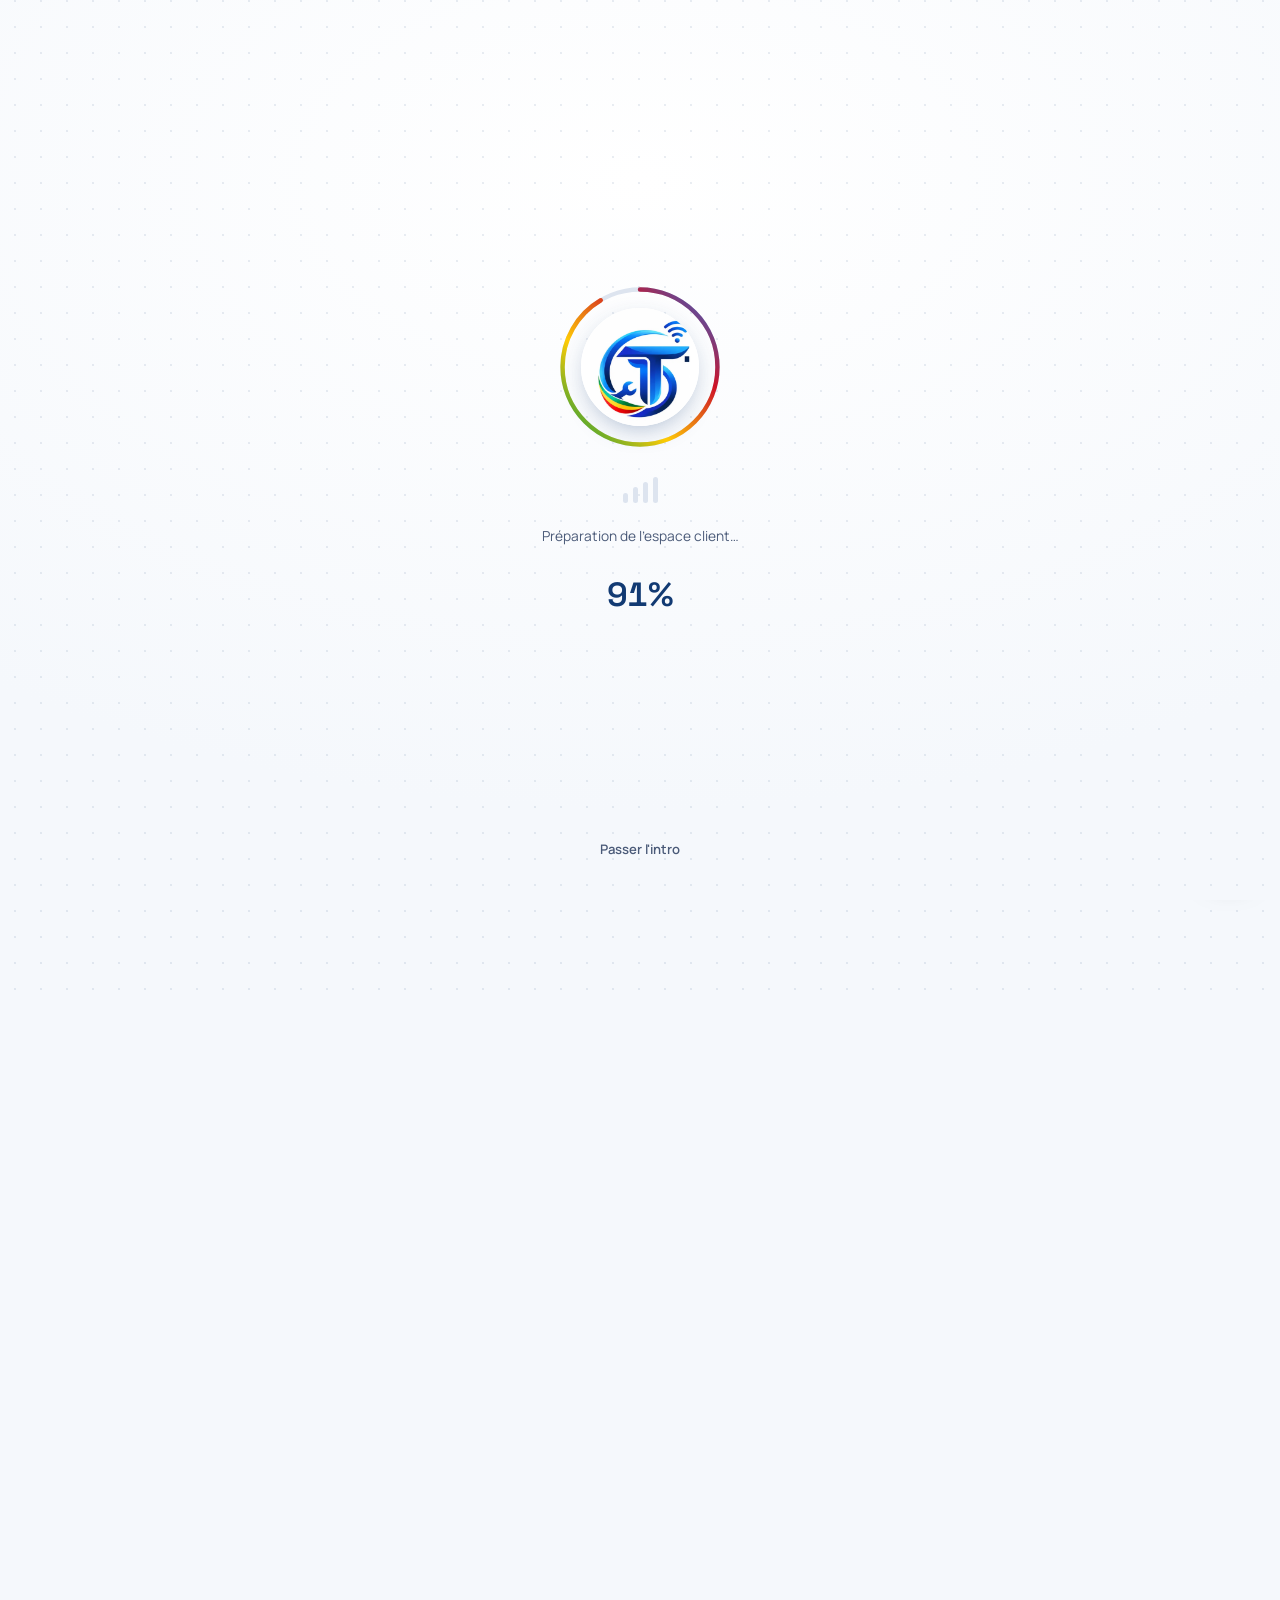
==== commit 6a403119: "feat: integrate TekaTech V2 visual layer" ====
--- a/index.html
+++ b/index.html
@@ -28,6 +28,7 @@
 <link rel="preconnect" href="https://fonts.googleapis.com">
 <link href="https://fonts.googleapis.com/css2?family=Manrope:wght@400;500;600;700;800&family=Space+Grotesk:wght@500;600;700&display=swap" rel="stylesheet">
 <link rel="stylesheet" href="styles.css">
+    <link rel="stylesheet" href="v2.css">
 <link rel="manifest" href="manifest.json">
 <meta name="theme-color" content="#123A73">
 <script type="application/ld+json">
@@ -225,19 +226,19 @@
           <figcaption>Formation &amp; accompagnement sur poste</figcaption>
         </figure>
         <figure class="gallery-item reveal">
-          <img src="https://commons.wikimedia.org/wiki/Special:FilePath/Servers_in_a_Rack.jpg" alt="Baie de serveurs et câblage réseau" loading="lazy">
+          <img src="assets/field-network.svg" alt="Baie de serveurs et câblage réseau" loading="lazy">
           <figcaption>Baies réseau &amp; câblage structuré</figcaption>
         </figure>
         <figure class="gallery-item reveal">
-          <img src="https://commons.wikimedia.org/wiki/Special:FilePath/Video_Surveillance_Installation.jpg" alt="Installation d'une caméra de vidéosurveillance" loading="lazy">
+          <img src="assets/field-security.svg" alt="Installation d'une caméra de vidéosurveillance" loading="lazy">
           <figcaption>Installation vidéosurveillance</figcaption>
         </figure>
         <figure class="gallery-item reveal">
-          <img src="https://commons.wikimedia.org/wiki/Special:FilePath/Technician_with_laptop_working_on_server_rack_at_NERSC.jpg" alt="Technicien intervenant sur une baie serveur avec un ordinateur portable" loading="lazy">
+          <img src="assets/field-support.svg" alt="Technicien intervenant sur une baie serveur avec un ordinateur portable" loading="lazy">
           <figcaption>Diagnostic &amp; support sur site</figcaption>
         </figure>
         <figure class="gallery-item reveal gallery-span-2">
-          <img src="https://commons.wikimedia.org/wiki/Special:FilePath/PDC_server_room.jpg" alt="Salle serveurs avec câblage fibre et réseau" loading="lazy">
+          <img src="assets/field-network.svg" alt="Salle serveurs avec câblage fibre et réseau" loading="lazy">
           <figcaption>Infrastructure &amp; salle serveurs</figcaption>
         </figure>
       </div>
--- a/v2.css
+++ b/v2.css
@@ -0,0 +1,35 @@
+��/ *   T e k a T e c h   C o n g o   V 2   v i s u a l   l a y e r   * / + 
+ h t m l { s c r o l l - b e h a v i o r : s m o o t h ; t e x t - r e n d e r i n g : o p t i m i z e L e g i b i l i t y ; - w e b k i t - f o n t - s m o o t h i n g : a n t i a l i a s e d } + 
+ b o d y { f o n t - s y n t h e s i s : n o n e ; o v e r f l o w - x : h i d d e n } + 
+ i m g { m a x - w i d t h : 1 0 0 % } + 
+ s e c t i o n [ i d ] { s c r o l l - m a r g i n - t o p : 9 0 p x } + 
+ . s i t e - h e a d e r { b a c k g r o u n d : r g b a ( 2 5 5 , 2 5 5 , 2 5 5 , . 9 2 ) ; b a c k d r o p - f i l t e r : b l u r ( 1 8 p x ) ; - w e b k i t - b a c k d r o p - f i l t e r : b l u r ( 1 8 p x ) ; b o r d e r - b o t t o m - c o l o r : r g b a ( 2 2 1 , 2 2 8 , 2 3 9 , . 8 2 ) } + 
+ . h e r o { b a c k g r o u n d : r a d i a l - g r a d i e n t ( c i r c l e   a t   1 2 %   1 5 % , r g b a ( 3 0 , 1 1 1 , 2 2 4 , . 1 3 ) , t r a n s p a r e n t   3 2 % ) , r a d i a l - g r a d i e n t ( c i r c l e   a t   8 5 %   7 0 % , r g b a ( 0 , 1 4 9 , 6 7 , . 0 8 ) , t r a n s p a r e n t   2 8 % ) , l i n e a r - g r a d i e n t ( 1 3 5 d e g , # f 8 f b f f   0 % , # e e f 5 f f   5 5 % , # f 7 f b f f   1 0 0 % ) } + 
+ . h e r o : : a f t e r { c o n t e n t : ' ' ; p o s i t i o n : a b s o l u t e ; r i g h t : - 1 4 0 p x ; b o t t o m : - 2 2 0 p x ; w i d t h : 5 2 0 p x ; h e i g h t : 5 2 0 p x ; b o r d e r - r a d i u s : 5 0 % ; b o r d e r : 1 p x   s o l i d   r g b a ( 3 0 , 1 1 1 , 2 2 4 , . 1 3 ) ; b o x - s h a d o w : 0   0   0   3 5 p x   r g b a ( 3 0 , 1 1 1 , 2 2 4 , . 0 3 5 ) , 0   0   0   9 0 p x   r g b a ( 3 0 , 1 1 1 , 2 2 4 , . 0 2 ) ; p o i n t e r - e v e n t s : n o n e } + 
+ . h e r o - c a n v a s { o p a c i t y : . 3 5 } . h e r o   h 1 { l e t t e r - s p a c i n g : - . 0 3 5 e m } + 
+ . h e r o - p a n e l { b a c k g r o u n d : r g b a ( 2 5 5 , 2 5 5 , 2 5 5 , . 8 2 ) ; b o r d e r : 1 p x   s o l i d   r g b a ( 2 5 5 , 2 5 5 , 2 5 5 , . 9 ) ; b o r d e r - r a d i u s : 2 4 p x ; b o x - s h a d o w : 0   2 8 p x   7 0 p x   - 3 2 p x   r g b a ( 1 8 , 5 8 , 1 1 5 , . 4 8 ) ; b a c k d r o p - f i l t e r : b l u r ( 1 4 p x ) } + 
+ . p a n e l - r o w { p a d d i n g : 1 4 p x   1 2 p x ; b o r d e r - r a d i u s : 1 4 p x ; b a c k g r o u n d : r g b a ( 2 4 5 , 2 4 8 , 2 5 2 , . 6 8 ) } . p a n e l - r o w + . p a n e l - r o w { b o r d e r - t o p : 0 } . p a n e l - d o t { b o x - s h a d o w : 0   0   0   6 p x   r g b a ( 6 3 , 1 6 9 , 2 4 5 , . 1 2 ) } + 
+ . s e r v i c e - c a r d { b o r d e r - r a d i u s : 2 0 p x ; t r a n s i t i o n : t r a n s f o r m   . 2 s   e a s e , b o x - s h a d o w   . 2 s   e a s e , b o r d e r - c o l o r   . 2 s   e a s e } . s e r v i c e - c a r d : : b e f o r e { w i d t h : 1 0 0 % ; o p a c i t y : . 9 } . s e r v i c e - c a r d : : a f t e r { c o n t e n t : ' ' ; p o s i t i o n : a b s o l u t e ; w i d t h : 1 0 0 p x ; h e i g h t : 1 0 0 p x ; r i g h t : - 4 8 p x ; t o p : - 4 8 p x ; b o r d e r - r a d i u s : 5 0 % ; b a c k g r o u n d : r g b a ( 3 0 , 1 1 1 , 2 2 4 , . 0 8 ) } + 
+ . s e r v i c e - c a r d : n t h - c h i l d ( 1 ) : : a f t e r { b a c k g r o u n d : r g b a ( 0 , 1 4 9 , 6 7 , . 1 ) } . s e r v i c e - c a r d : n t h - c h i l d ( 3 ) : : a f t e r { b a c k g r o u n d : r g b a ( 2 0 6 , 1 7 , 3 8 , . 0 8 ) } . s e r v i c e - c a r d : n t h - c h i l d ( 4 ) : : a f t e r { b a c k g r o u n d : r g b a ( 2 5 5 , 2 0 3 , 5 , . 1 4 ) } + 
+ . s e r v i c e - c a r d : h o v e r { t r a n s f o r m : t r a n s l a t e Y ( - 7 p x ) ; b o x - s h a d o w : 0   2 6 p x   5 0 p x   - 3 0 p x   r g b a ( 1 8 , 5 8 , 1 1 5 , . 4 8 ) ; b o r d e r - c o l o r : # b f d 3 e f } . s e r v i c e - c a r d   h 3 { m a r g i n - t o p : 1 8 p x } + 
+ . s t e p s   l i { p a d d i n g : 2 2 p x ; b a c k g r o u n d : v a r ( - - b g ) ; b o r d e r : 1 p x   s o l i d   v a r ( - - l i n e ) ; b o r d e r - r a d i u s : 1 8 p x } . c o n t a c t - f o r m { b o r d e r - r a d i u s : 2 0 p x } . g a l l e r y - i t e m { b o r d e r - r a d i u s : 1 8 p x } + 
+ . p a g e - h e r o , . c o n t e n t - h e r o { p o s i t i o n : r e l a t i v e ; o v e r f l o w : h i d d e n } . p a g e - h e r o : : b e f o r e , . c o n t e n t - h e r o : : b e f o r e { c o n t e n t : ' ' ; p o s i t i o n : a b s o l u t e ; w i d t h : 3 6 0 p x ; h e i g h t : 3 6 0 p x ; b o r d e r - r a d i u s : 5 0 % ; r i g h t : - 1 3 0 p x ; t o p : - 1 5 0 p x ; b a c k g r o u n d : r a d i a l - g r a d i e n t ( c i r c l e , r g b a ( 3 0 , 1 1 1 , 2 2 4 , . 1 4 ) , t r a n s p a r e n t   6 8 % ) ; p o i n t e r - e v e n t s : n o n e } + 
+ @ m e d i a ( m a x - w i d t h : 6 4 0 p x ) { . h e r o : : a f t e r { d i s p l a y : n o n e } . h e r o - p a n e l { b o r d e r - r a d i u s : 1 8 p x } . s e r v i c e - c a r d { b o r d e r - r a d i u s : 1 8 p x } } + 
+ 
